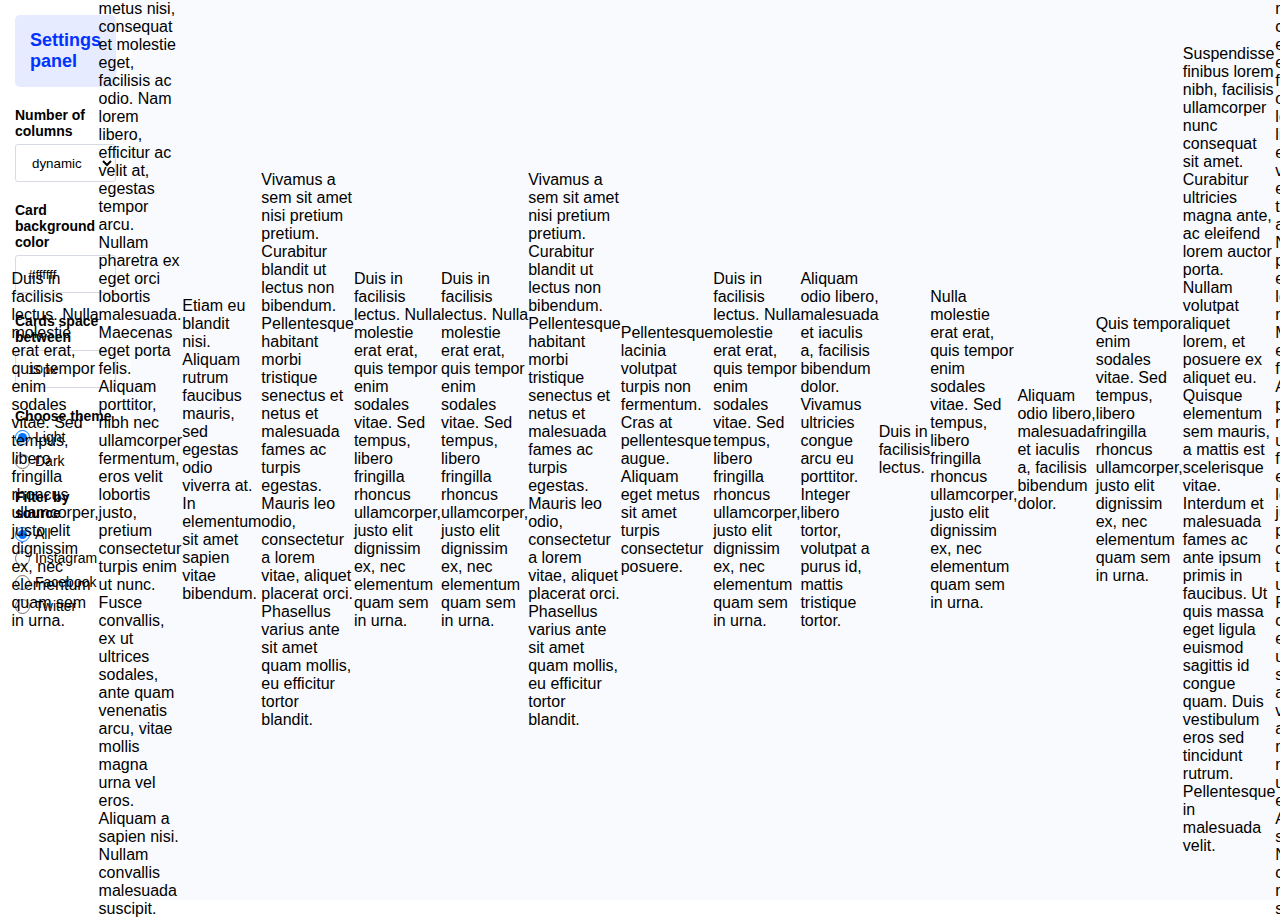
==== index.html @ ee5bc5d8 "first try" ====
<!DOCTYPE html>
<html>
  <head>
    <meta charset="utf-8" />
    <title>Frontend challenge</title>
    <meta name="author" content="" />
    <meta name="description" content="" />
    <meta name="viewport" content="width=device-width, initial-scale=1" />
    <link
      href="https://embedsocial.com/cdn/fonts/roboto/stylesheet.css"
      rel="stylesheet"
    />
    <link rel="stylesheet" href="style.css" />
  </head>

  <body>
    <div class="container">
      <div class="sidebar">
        <div class="accordion">
          <h4 class="accordion-title">Settings panel</h4>
        </div>
        <div class="settings">
          <label class="label"> Number of columns </label>
          <select id="numberOfColumns" class="form-control">
            <option value="1">1</option>
            <option value="2">2</option>
            <option value="3">3</option>
            <option value="4">4</option>
            <option value="5">5</option>
            <option value="dynamic" selected>dynamic</option>
          </select>

          <label class="label"> Card background color </label>
          <input
            id="cardBackgroundColor"
            class="form-control"
            type="text"
            value="#ffffff"
          />

          <label class="label"> Cards space between </label>
          <input
            id="cardSpaceBetween"
            class="form-control"
            type="text"
            value="10px"
          />

          <label class="label"> Choose theme </label>
          <div class="radio-group">
            <div class="radio-select">
              <input
                id="lightTheme"
                type="radio"
                name="theme"
                value="lightTheme"
                checked
              />
              <label for="lightTheme">Light</label>
            </div>

            <div class="radio-select">
              <input
                id="darkTheme"
                type="radio"
                name="theme"
                value="darkTheme"
              />
              <label for="darkTheme">Dark</label>
            </div>
          </div>

          <label class="label"> Filter by source </label>
          <div class="radio-group">
            <div class="radio-select">
              <input
                id="all"
                type="radio"
                name="filterBySource"
                value="all"
                checked
              />
              <label for="all">All</label>
            </div>

            <div class="radio-select">
              <input
                id="instagram"
                type="radio"
                name="filterBySource"
                value="instagram"
              />
              <label for="instagram">Instagram</label>
            </div>

            <div class="radio-select">
              <input
                id="facebook"
                type="radio"
                name="filterBySource"
                value="facebook"
              />
              <label for="facebook">Facebook</label>
            </div>

            <div class="radio-select">
              <input
                id="twitter"
                type="radio"
                name="filterBySource"
                value="twitter"
              />
              <label for="twitter">Twitter</label>
            </div>
          </div>
        </div>
      </div>
      <div class="preview">
        <!-- Start creating layout html here -->
        <tr>
          <td><img src="${card.image}" alt="" /></td>
          <td>${card.caption}</td>
        </tr>

        <!-- "image": "https://placekitten.com/600/410", "caption": "Quisque metus
        nisi, consequat et molestie eget, facilisis ac odio. Nam lorem libero,
        efficitur ac velit at, egestas tempor arcu. Nullam pharetra ex eget orci
        lobortis malesuada. Maecenas eget porta felis. Aliquam porttitor, nibh
        nec ullamcorper fermentum, eros velit lobortis justo, pretium
        consectetur turpis enim ut nunc. Fusce convallis, ex ut ultrices
        sodales, ante quam venenatis arcu, vitae mollis magna urna vel eros.
        Aliquam a sapien nisi. Nullam convallis malesuada suscipit. ", "type":
        "image", "source_type": "instagram", "source_link":
        "https://instagram.com/embedsocial/", "date": "2019-01-12 03:00:00",
        "likes": "0", "name": "John Smith", "profile_image":
        "https://placekitten.com/g/150/100" -->

        <div class="layout-placeholder">Layout should appear here</div>
      </div>
    </div>
    <script src="index.js"></script>
  </body>
</html>
---- style.css ----
body {
    padding: 0;
    margin: 0;
    font-family: Roboto, sans-serif;
}

.container {
    display: flex;
    height: 100vh;
}

.sidebar {
    background: #ffffff;
    margin: 15px;
    width: 340px;
}

.preview {
    background: #f9fafd;
    display: flex;
    align-items: center;
    justify-content: center;
    width: 100%;
}

.layout-placeholder {
    color: #464b5b;
    font-size: 18px;
}

.accordion {
    background: #e6ebff;
    border-radius: 5px;
    margin-bottom: 20px;
    padding: 15px;
}

.accordion-title {
    color: #0033ff;
    font-weight: 800;
    font-size: 18px;
    margin: 0;
}

.label {
    display: block;
    margin-bottom: 5px;
    font-size: 14px;
    font-weight: 700;
}

input {
    box-sizing: border-box;
}

.form-control {
    background-color: #ffffff;
    border: 1px solid #d6dae4;
    border-radius: 3px;
    padding: 6px 12px;
    height: 38px;
    width: 100%;
    margin-bottom: 20px;
}

label {
    font-size: 14px;
}

input[type="radio"] {
    margin: 0;
    width: 15px;
    height: 15px;
}

.radio-select {
    display: flex;
    align-items: center;
    gap: 5px;
}

.radio-group {
    display: flex;
    flex-direction: column;
    gap: 8px;
    margin-bottom: 20px;
}
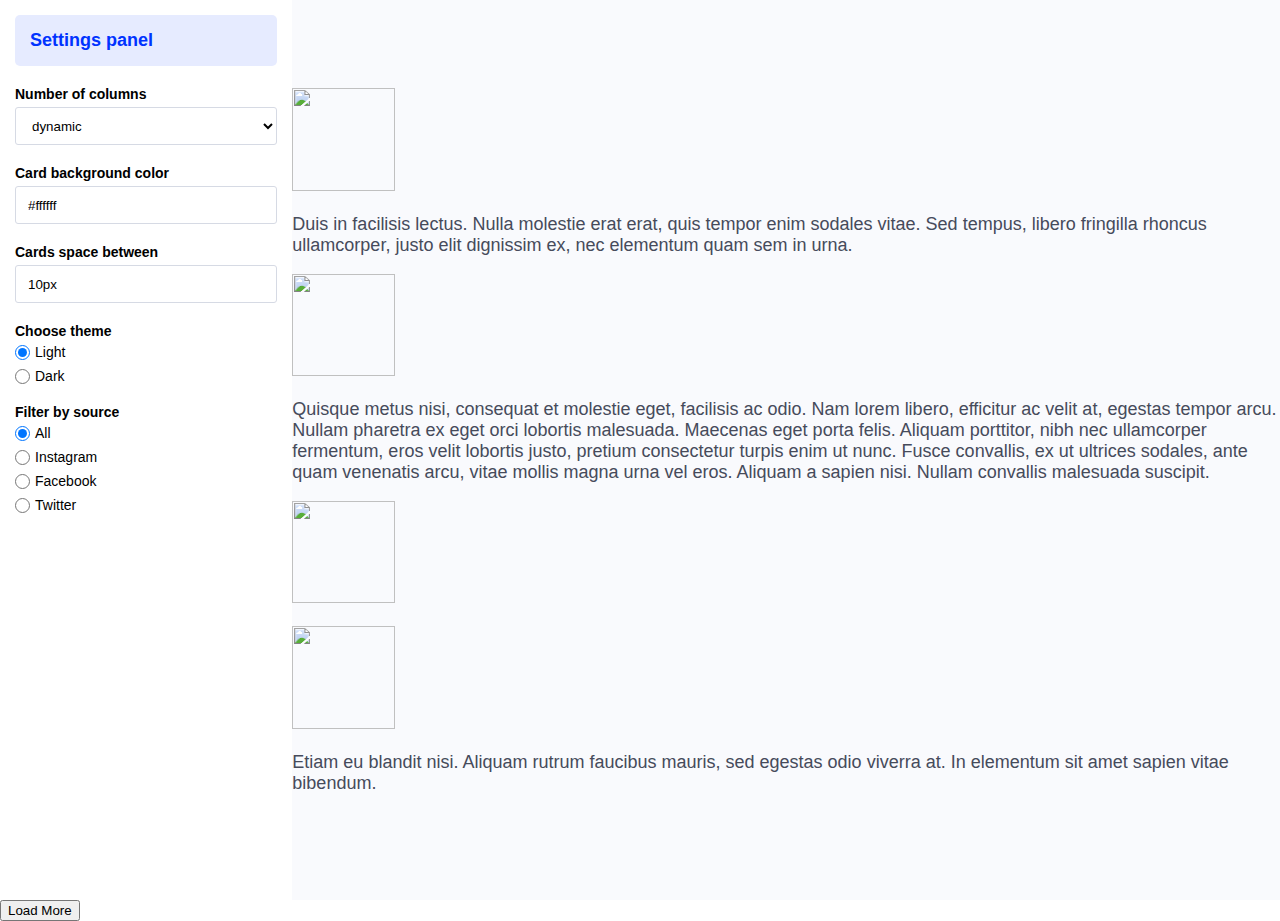
==== commit 7af60a1f: "update js" ====
--- a/index.html
+++ b/index.html
@@ -117,27 +117,11 @@
       </div>
       <div class="preview">
         <!-- Start creating layout html here -->
-        <tr>
-          <td><img src="${card.image}" alt="" /></td>
-          <td>${card.caption}</td>
-        </tr>
 
-        <!-- "image": "https://placekitten.com/600/410", "caption": "Quisque metus
-        nisi, consequat et molestie eget, facilisis ac odio. Nam lorem libero,
-        efficitur ac velit at, egestas tempor arcu. Nullam pharetra ex eget orci
-        lobortis malesuada. Maecenas eget porta felis. Aliquam porttitor, nibh
-        nec ullamcorper fermentum, eros velit lobortis justo, pretium
-        consectetur turpis enim ut nunc. Fusce convallis, ex ut ultrices
-        sodales, ante quam venenatis arcu, vitae mollis magna urna vel eros.
-        Aliquam a sapien nisi. Nullam convallis malesuada suscipit. ", "type":
-        "image", "source_type": "instagram", "source_link":
-        "https://instagram.com/embedsocial/", "date": "2019-01-12 03:00:00",
-        "likes": "0", "name": "John Smith", "profile_image":
-        "https://placekitten.com/g/150/100" -->
-
-        <div class="layout-placeholder">Layout should appear here</div>
+        <div class="layout-placeholder"></div>
       </div>
     </div>
+    <button id="load-more">Load More</button>
     <script src="index.js"></script>
   </body>
 </html>
--- a/style.css
+++ b/style.css
@@ -1,87 +1,117 @@
 body {
-    padding: 0;
-    margin: 0;
-    font-family: Roboto, sans-serif;
+  padding: 0;
+  margin: 0;
+  font-family: Roboto, sans-serif;
 }
 
 .container {
-    display: flex;
-    height: 100vh;
+  display: flex;
+  height: 100vh;
 }
 
 .sidebar {
-    background: #ffffff;
-    margin: 15px;
-    width: 340px;
+  background: #ffffff;
+  margin: 15px;
+  width: 340px;
 }
 
 .preview {
-    background: #f9fafd;
-    display: flex;
-    align-items: center;
-    justify-content: center;
-    width: 100%;
+  background: #f9fafd;
+  display: flex;
+  align-items: center;
+  justify-content: center;
+  width: 100%;
+}
+
+.layout-placeholder.col-1 {
+  color: red;
+}
+
+body.dark .layout-placeholder {
+  background-color: #000;
+  color: #eaeaea;
+  font-size: 30px;
 }
 
 .layout-placeholder {
-    color: #464b5b;
-    font-size: 18px;
+  color: #464b5b;
+  font-size: 18px;
 }
 
 .accordion {
-    background: #e6ebff;
-    border-radius: 5px;
-    margin-bottom: 20px;
-    padding: 15px;
+  background: #e6ebff;
+  border-radius: 5px;
+  margin-bottom: 20px;
+  padding: 15px;
 }
 
 .accordion-title {
-    color: #0033ff;
-    font-weight: 800;
-    font-size: 18px;
-    margin: 0;
+  color: #0033ff;
+  font-weight: 800;
+  font-size: 18px;
+  margin: 0;
 }
 
 .label {
-    display: block;
-    margin-bottom: 5px;
-    font-size: 14px;
-    font-weight: 700;
+  display: block;
+  margin-bottom: 5px;
+  font-size: 14px;
+  font-weight: 700;
 }
 
 input {
-    box-sizing: border-box;
+  box-sizing: border-box;
 }
 
 .form-control {
-    background-color: #ffffff;
-    border: 1px solid #d6dae4;
-    border-radius: 3px;
-    padding: 6px 12px;
-    height: 38px;
-    width: 100%;
-    margin-bottom: 20px;
+  background-color: #ffffff;
+  border: 1px solid #d6dae4;
+  border-radius: 3px;
+  padding: 6px 12px;
+  height: 38px;
+  width: 100%;
+  margin-bottom: 20px;
 }
 
 label {
-    font-size: 14px;
+  font-size: 14px;
 }
 
 input[type="radio"] {
-    margin: 0;
-    width: 15px;
-    height: 15px;
+  margin: 0;
+  width: 15px;
+  height: 15px;
 }
 
 .radio-select {
-    display: flex;
-    align-items: center;
-    gap: 5px;
+  display: flex;
+  align-items: center;
+  gap: 5px;
 }
 
 .radio-group {
-    display: flex;
-    flex-direction: column;
-    gap: 8px;
-    margin-bottom: 20px;
-}+  display: flex;
+  flex-direction: column;
+  gap: 8px;
+  margin-bottom: 20px;
+}
+
+/* my settings*/
+
+.layout-placeholder {
+  display: grid;
+  grid-template-columns: 4, 1fr;
+}
+.layout-placeholder img {
+  width: 6.4rem;
+  height: 6.4rem;
+}
+
+body.dark .sidebar .dark,
+.sidebar-dark,
+.preview-dark,
+.form-control-dark,
+.radio-group-dark {
+  background-color: #333;
+  color: #fff;
+}
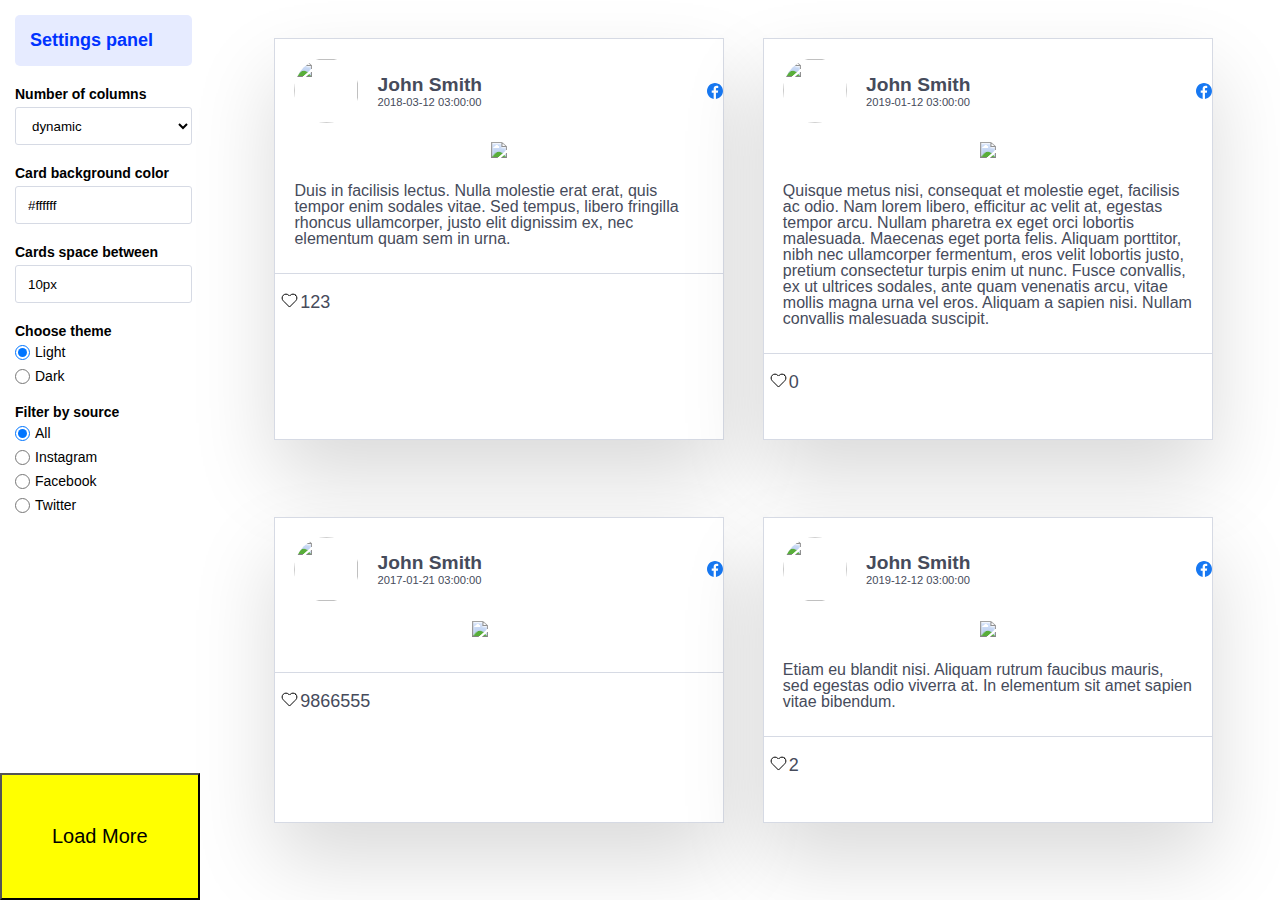
==== commit d0ce212e: "up date" ====
--- a/index.html
+++ b/index.html
@@ -117,11 +117,13 @@
       </div>
       <div class="preview">
         <!-- Start creating layout html here -->
+      </div>
+      <div class="layout-placeholder">
+        <!-- <div class="card-element"></div> -->
+      </div>
+      <button id="load-more">Load More</button>
+    </div>
 
-        <div class="layout-placeholder"></div>
-      </div>
-    </div>
-    <button id="load-more">Load More</button>
     <script src="index.js"></script>
   </body>
 </html>
--- a/style.css
+++ b/style.css
@@ -17,25 +17,16 @@
 
 .preview {
   background: #f9fafd;
-  display: flex;
-  align-items: center;
+}
+
+.layout-placeholder {
+  display: flex;
+  flex-flow: row wrap;
   justify-content: center;
-  width: 100%;
-}
-
-.layout-placeholder.col-1 {
-  color: red;
-}
-
-body.dark .layout-placeholder {
-  background-color: #000;
-  color: #eaeaea;
-  font-size: 30px;
-}
-
-.layout-placeholder {
+  gap: 2.4rem;
   color: #464b5b;
   font-size: 18px;
+  padding: 2.4rem;
 }
 
 .accordion {
@@ -98,20 +89,127 @@
 
 /* my settings*/
 
-.layout-placeholder {
-  display: grid;
-  grid-template-columns: 4, 1fr;
-}
-.layout-placeholder img {
-  width: 6.4rem;
-  height: 6.4rem;
-}
-
-body.dark .sidebar .dark,
-.sidebar-dark,
-.preview-dark,
-.form-control-dark,
-.radio-group-dark {
-  background-color: #333;
+body.dark .preview {
+  background-color: #121212;
+  color: #e6ebff;
+}
+
+body.dark .card-element {
+  background-color: #121212;
+  color: #e6ebff;
+}
+body.dark .like-btn svg {
   color: #fff;
 }
+/********Cards ******/
+.card-element {
+  width: 28rem;
+  background-color: #ffffff;
+  box-shadow: 0 2.4rem 4.8rem rgba(0, 0, 0, 0.15);
+  border: 1px solid #d6dae4;
+  margin-bottom: 2.4rem;
+}
+
+.col-1 {
+  width: 50rem;
+  background-color: #ffffff;
+  box-shadow: 0 2.4rem 4.8rem rgba(0, 0, 0, 0.15);
+  border: 1px solid #d6dae4;
+}
+
+.hide {
+  display: none;
+}
+/* 
+.card-element .card-2 {
+  display: none;
+}
+
+.col-2 {
+  max-width: 50%;
+  background-color: #ffffff;
+  box-shadow: 0 2.4rem 4.8rem rgba(0, 0, 0, 0.15);
+  border: 1px solid #d6dae4;
+}
+.col-3 {
+  max-width: 10%;
+  background-color: #ffffff;
+  box-shadow: 0 2.4rem 4.8rem rgba(0, 0, 0, 0.15);
+  border: 1px solid #d6dae4;
+}
+.col-4 {
+  max-width: 50%;
+  background-color: #ffffff;
+  box-shadow: 0 2.4rem 4.8rem rgba(0, 0, 0, 0.15);
+  border: 1px solid #d6dae4;
+} */
+
+.heading {
+  display: flex;
+  justify-content: space-between;
+}
+.heading-row {
+  display: flex;
+  align-items: center;
+  justify-content: center;
+}
+
+.profile_image img {
+  width: 4rem;
+  height: 4rem;
+  border-radius: 50%;
+  padding: 1.2rem;
+}
+
+.name {
+  font-size: 1.2rem;
+  font-weight: 700;
+}
+.date {
+  font-size: 0.7rem;
+}
+.logo {
+  display: flex;
+  align-items: center;
+}
+.content {
+  display: flex;
+  flex-flow: row wrap;
+  justify-content: center;
+
+  border-bottom: 1px solid #d6dae4;
+}
+.content img {
+  max-width: 90%;
+}
+
+.content p {
+  font-size: 1rem;
+  line-height: 1;
+  padding: 0.6rem 1.2rem;
+}
+
+.footer {
+  display: flex;
+  align-items: center;
+}
+.like-btn {
+  width: 25px;
+  height: 25px;
+  border: none;
+  background-color: #fff;
+  cursor: pointer;
+}
+
+.likes {
+}
+
+#load-more {
+  position: absolute;
+  bottom: 0;
+  left: 0;
+
+  background-color: yellow;
+  padding: 50px;
+  font-size: 20px;
+}
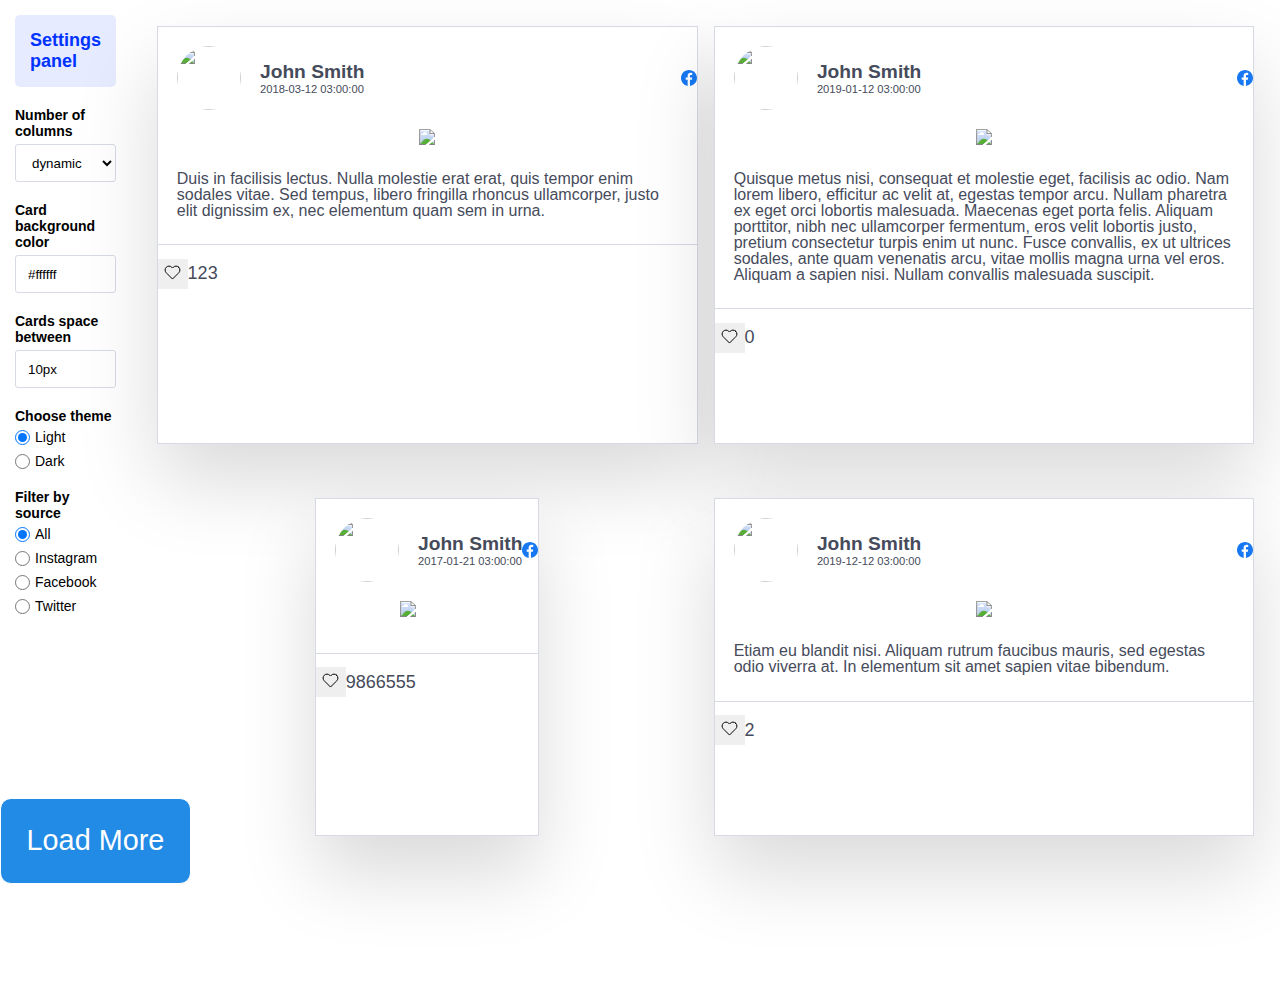
==== commit 6794549c: "Add files via upload" ====
--- a/index.html
+++ b/index.html
@@ -121,9 +121,9 @@
       <div class="layout-placeholder">
         <!-- <div class="card-element"></div> -->
       </div>
-      <button id="load-more">Load More</button>
     </div>
 
+    <button id="load-more">Load More</button>
     <script src="index.js"></script>
   </body>
 </html>
--- a/style.css
+++ b/style.css
@@ -20,15 +20,58 @@
 }
 
 .layout-placeholder {
-  display: flex;
-  flex-flow: row wrap;
-  justify-content: center;
-  gap: 2.4rem;
-  color: #464b5b;
-  font-size: 18px;
-  padding: 2.4rem;
-}
-
+  max-width: 1100px;
+  margin: 0 auto;
+  display: grid;
+  grid-template-columns: repeat(2, 1fr);
+  gap: 1rem;
+  color: #464b5b;
+  font-size: 18px;
+  padding: 1.6rem;
+}
+.col-1 {
+  max-width: 1100px;
+  margin: 0 auto;
+  display: grid;
+  padding: 1.6rem;
+  color: #464b5b;
+  font-size: 18px;
+}
+.col-2 {
+  max-width: 1100px;
+  margin: 0 auto;
+  display: grid;
+  gap: 1rem;
+  grid-template-columns: repeat(2, 1fr);
+  color: #464b5b;
+  font-size: 18px;
+  padding: 1.6rem;
+}
+.col-3 {
+  max-width: 1100px;
+  display: grid;
+  grid-template-columns: repeat(3, 1fr);
+  gap: 1rem;
+  color: #464b5b;
+  font-size: 18px;
+  padding: 1.6rem;
+}
+.col-4 {
+  max-width: 1100px;
+  margin: 0 auto;
+  display: grid;
+  grid-template-columns: repeat(4, 1fr);
+  color: #464b5b;
+  font-size: 18px;
+  padding: 1.6rem;
+}
+.col-5 {
+  max-width: 1100px;
+  display: grid;
+  grid-template-columns: repeat(5, 1fr);
+  color: #464b5b;
+  font-size: 18px;
+}
 .accordion {
   background: #e6ebff;
   border-radius: 5px;
@@ -103,46 +146,13 @@
 }
 /********Cards ******/
 .card-element {
-  width: 28rem;
+  margin: 0 auto;
+
   background-color: #ffffff;
   box-shadow: 0 2.4rem 4.8rem rgba(0, 0, 0, 0.15);
   border: 1px solid #d6dae4;
   margin-bottom: 2.4rem;
 }
-
-.col-1 {
-  width: 50rem;
-  background-color: #ffffff;
-  box-shadow: 0 2.4rem 4.8rem rgba(0, 0, 0, 0.15);
-  border: 1px solid #d6dae4;
-}
-
-.hide {
-  display: none;
-}
-/* 
-.card-element .card-2 {
-  display: none;
-}
-
-.col-2 {
-  max-width: 50%;
-  background-color: #ffffff;
-  box-shadow: 0 2.4rem 4.8rem rgba(0, 0, 0, 0.15);
-  border: 1px solid #d6dae4;
-}
-.col-3 {
-  max-width: 10%;
-  background-color: #ffffff;
-  box-shadow: 0 2.4rem 4.8rem rgba(0, 0, 0, 0.15);
-  border: 1px solid #d6dae4;
-}
-.col-4 {
-  max-width: 50%;
-  background-color: #ffffff;
-  box-shadow: 0 2.4rem 4.8rem rgba(0, 0, 0, 0.15);
-  border: 1px solid #d6dae4;
-} */
 
 .heading {
   display: flex;
@@ -160,7 +170,6 @@
   border-radius: 50%;
   padding: 1.2rem;
 }
-
 .name {
   font-size: 1.2rem;
   font-weight: 700;
@@ -180,7 +189,7 @@
   border-bottom: 1px solid #d6dae4;
 }
 .content img {
-  max-width: 90%;
+  max-width: 80%;
 }
 
 .content p {
@@ -194,22 +203,47 @@
   align-items: center;
 }
 .like-btn {
-  width: 25px;
-  height: 25px;
+  width: 30px;
+  height: 30px;
+  border: none;
+  cursor: pointer;
+}
+.like-btns {
   border: none;
   background-color: #fff;
+}
+.like-btns:hover {
+  background-color: #121212;
+  color: #fff;
+}
+
+#load-more {
+  position: sticky;
+  bottom: 1rem;
+  align-self: flex-end;
+  background-color: #228be6;
+  padding: 1.6rem;
+  font-size: 1.8rem;
   cursor: pointer;
-}
-
-.likes {
-}
-
-#load-more {
-  position: absolute;
-  bottom: 0;
-  left: 0;
-
-  background-color: yellow;
-  padding: 50px;
-  font-size: 20px;
-}
+  color: #fff;
+  border: 1px solid #fff;
+  border-radius: 11px;
+}
+#load-more:hover {
+  background-color: #1971c2;
+}
+
+@media only screen and (max-width: 768px) {
+  .layout-placeholder {
+    grid-template-columns: repeat(1, 1fr);
+    font-size: 18px;
+    padding: 1.6rem;
+  }
+}
+@media only screen and (min-width: 992px) {
+  .layout-placeholder {
+    grid-template-columns: repeat(2, 1fr);
+    font-size: 18px;
+    padding: 1.6rem;
+  }
+}
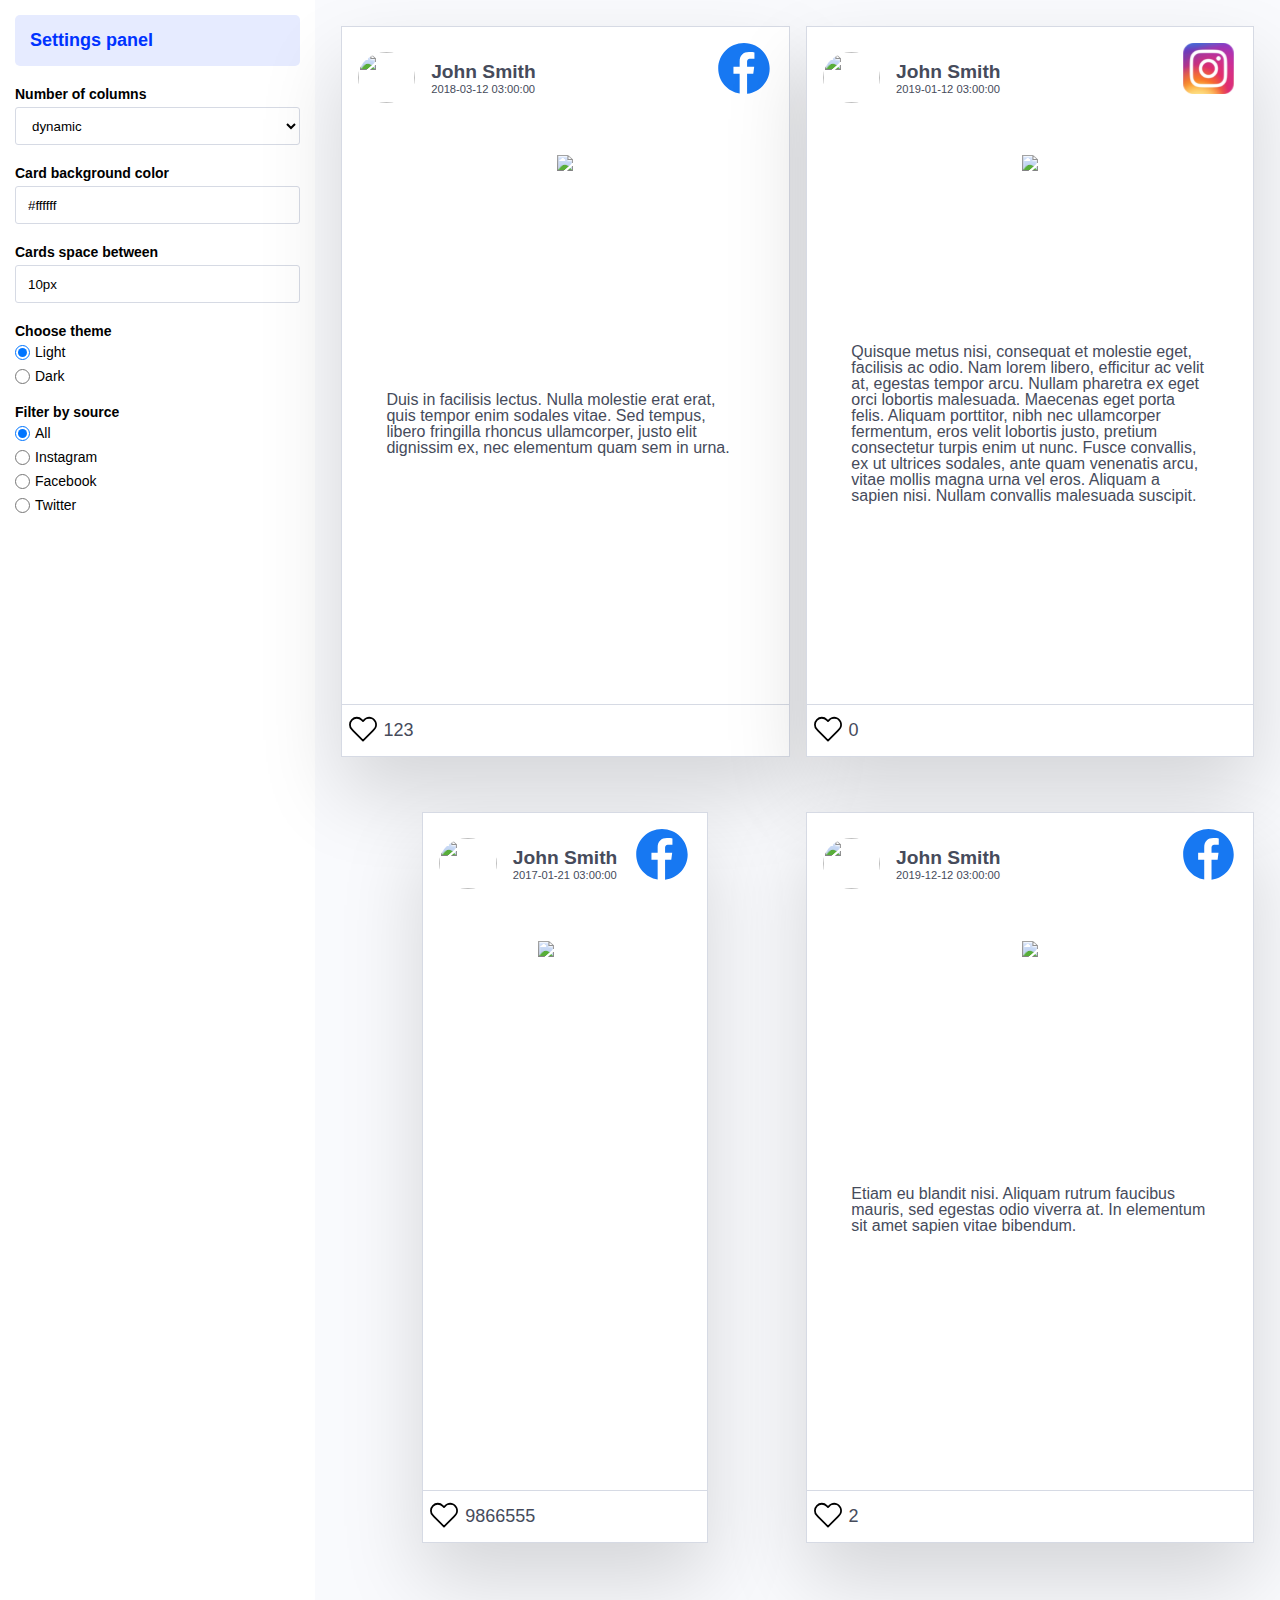
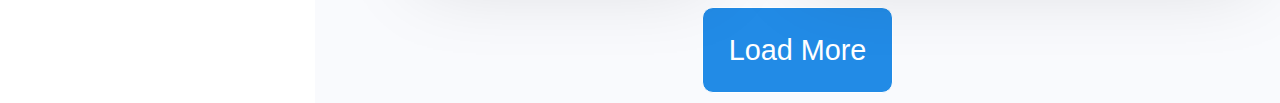
==== commit 43f72c6c: "Add files via upload" ====
--- a/index.html
+++ b/index.html
@@ -117,13 +117,12 @@
       </div>
       <div class="preview">
         <!-- Start creating layout html here -->
-      </div>
-      <div class="layout-placeholder">
-        <!-- <div class="card-element"></div> -->
+        <div class="layout-placeholder dynamic">
+          <!-- <div class="card-element"></div> -->
+        </div>
+        <button id="load-more">Load More</button>
       </div>
     </div>
-
-    <button id="load-more">Load More</button>
     <script src="index.js"></script>
   </body>
 </html>
--- a/style.css
+++ b/style.css
@@ -6,7 +6,6 @@
 
 .container {
   display: flex;
-  height: 100vh;
 }
 
 .sidebar {
@@ -19,7 +18,51 @@
   background: #f9fafd;
 }
 
-.layout-placeholder {
+.col-1 {
+  max-width: 1100px;
+  margin: 0 auto;
+  display: grid;
+  padding: 1.6rem;
+  color: #464b5b;
+  font-size: 18px;
+}
+.col-2 {
+  max-width: 1100px;
+  margin: 0 auto;
+  display: grid;
+  gap: 1rem;
+  grid-template-columns: repeat(2, 1fr);
+  color: #464b5b;
+  font-size: 18px;
+  padding: 1.6rem;
+}
+.col-3 {
+  max-width: 1100px;
+  display: grid;
+  grid-template-columns: repeat(3, 1fr);
+  gap: 1rem;
+  color: #464b5b;
+  font-size: 18px;
+  padding: 1.6rem;
+}
+.col-4 {
+  max-width: 1100px;
+  margin: 0 auto;
+  display: grid;
+  grid-template-columns: repeat(4, 1fr);
+  color: #464b5b;
+  font-size: 18px;
+  padding: 1.6rem;
+}
+.col-5 {
+  max-width: 1100px;
+  display: grid;
+  grid-template-columns: repeat(5, 1fr);
+  color: #464b5b;
+  font-size: 18px;
+}
+
+.layout-placeholder.dynamic {
   max-width: 1100px;
   margin: 0 auto;
   display: grid;
@@ -28,49 +71,6 @@
   color: #464b5b;
   font-size: 18px;
   padding: 1.6rem;
-}
-.col-1 {
-  max-width: 1100px;
-  margin: 0 auto;
-  display: grid;
-  padding: 1.6rem;
-  color: #464b5b;
-  font-size: 18px;
-}
-.col-2 {
-  max-width: 1100px;
-  margin: 0 auto;
-  display: grid;
-  gap: 1rem;
-  grid-template-columns: repeat(2, 1fr);
-  color: #464b5b;
-  font-size: 18px;
-  padding: 1.6rem;
-}
-.col-3 {
-  max-width: 1100px;
-  display: grid;
-  grid-template-columns: repeat(3, 1fr);
-  gap: 1rem;
-  color: #464b5b;
-  font-size: 18px;
-  padding: 1.6rem;
-}
-.col-4 {
-  max-width: 1100px;
-  margin: 0 auto;
-  display: grid;
-  grid-template-columns: repeat(4, 1fr);
-  color: #464b5b;
-  font-size: 18px;
-  padding: 1.6rem;
-}
-.col-5 {
-  max-width: 1100px;
-  display: grid;
-  grid-template-columns: repeat(5, 1fr);
-  color: #464b5b;
-  font-size: 18px;
 }
 .accordion {
   background: #e6ebff;
@@ -131,11 +131,11 @@
 }
 
 /* my settings*/
-
+/* 
 body.dark .preview {
   background-color: #121212;
   color: #e6ebff;
-}
+} */
 
 body.dark .card-element {
   background-color: #121212;
@@ -144,10 +144,14 @@
 body.dark .like-btn svg {
   color: #fff;
 }
+body.dark.like-btns:hover {
+  background-color: #fff;
+}
 /********Cards ******/
 .card-element {
-  margin: 0 auto;
-
+  display: grid;
+  grid-template-rows: 6.4rem 36rem 3.2rem;
+  margin: 0 auto;
   background-color: #ffffff;
   box-shadow: 0 2.4rem 4.8rem rgba(0, 0, 0, 0.15);
   border: 1px solid #d6dae4;
@@ -165,10 +169,7 @@
 }
 
 .profile_image img {
-  width: 4rem;
-  height: 4rem;
   border-radius: 50%;
-  padding: 1.2rem;
 }
 .name {
   font-size: 1.2rem;
@@ -177,19 +178,24 @@
 .date {
   font-size: 0.7rem;
 }
-.logo {
-  display: flex;
-  align-items: center;
+.heading img {
+  width: 3.2em;
+  height: 3.2rem;
+  display: flex;
+  align-items: center;
+  padding: 1rem;
 }
 .content {
   display: flex;
   flex-flow: row wrap;
   justify-content: center;
-
   border-bottom: 1px solid #d6dae4;
+  padding: 1.6rem;
 }
 .content img {
-  max-width: 80%;
+  max-width: 75%;
+
+  max-height: 75%;
 }
 
 .content p {
@@ -208,6 +214,9 @@
   border: none;
   cursor: pointer;
 }
+.like-btn.full {
+  fill: red;
+}
 .like-btns {
   border: none;
   background-color: #fff;
@@ -218,7 +227,8 @@
 }
 
 #load-more {
-  position: sticky;
+  display: block;
+  margin: 0 auto 10px auto;
   bottom: 1rem;
   align-self: flex-end;
   background-color: #228be6;
@@ -234,14 +244,14 @@
 }
 
 @media only screen and (max-width: 768px) {
-  .layout-placeholder {
+  .layout-placeholder.dynamic {
     grid-template-columns: repeat(1, 1fr);
     font-size: 18px;
     padding: 1.6rem;
   }
 }
 @media only screen and (min-width: 992px) {
-  .layout-placeholder {
+  .layout-placeholder.dynamic {
     grid-template-columns: repeat(2, 1fr);
     font-size: 18px;
     padding: 1.6rem;
